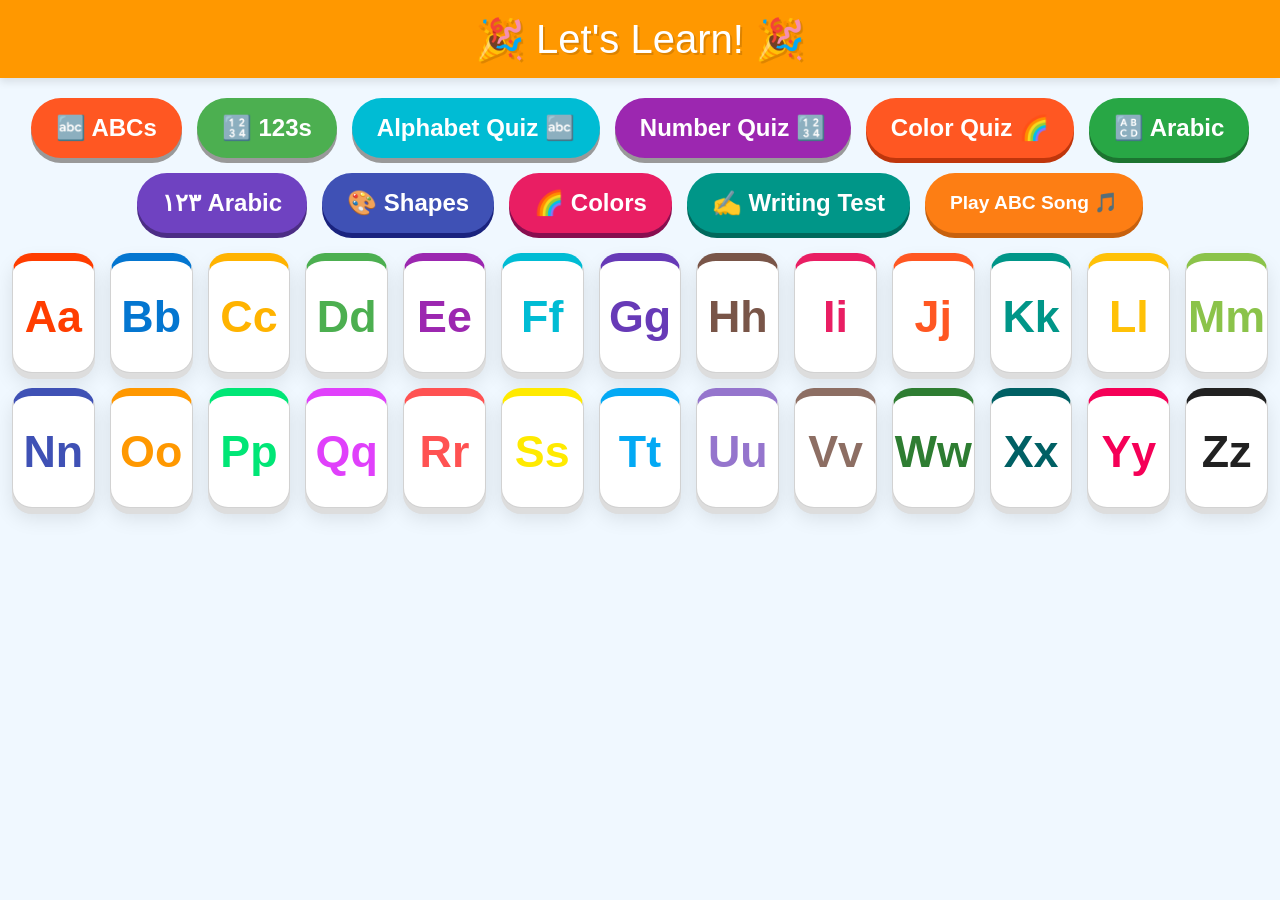
==== index.html @ 41a90b2d "Improved writing test with guide toggle and image preprocessing - Added guide toggle button (green w" ====
<!DOCTYPE html>
<html lang="en">
<head>
    <meta charset="UTF-8">
    <meta name="viewport" content="width=device-width, initial-scale=1.0">
    <title>Fun Learning for Kids!</title>
    <link href="https://cdn.jsdelivr.net/npm/bootstrap@5.3.3/dist/css/bootstrap.min.css" rel="stylesheet" integrity="sha384-QWTKZyjpPEjISv5WaRU9OFeRpok6YctnYmDr5pNlyT2bRjXh0JMhjY6hW+ALEwIH" crossorigin="anonymous">
    <link rel="stylesheet" href="css/style.css">
    <link rel="stylesheet" href="css/arabic-style.css">
    <script src="https://cdn.jsdelivr.net/npm/tesseract.js@5/dist/tesseract.min.js"></script>
</head>
<body>

    <header>
        <h1>🎉 Let's Learn! 🎉</h1>
    </header>

    <div class="nav-buttons">
        <button id="abc-mode-btn" class="mode-btn" onclick="switchMode('abc')">🔤 ABCs</button>
        <button id="num-mode-btn" class="mode-btn" onclick="switchMode('num')">🔢 123s</button>
        <button id="game-abc-btn" class="mode-btn" onclick="switchMode('game-abc')">Alphabet Quiz 🔤</button>
        <button id="game-num-btn" class="mode-btn" onclick="switchMode('game-num')">Number Quiz 🔢</button>
        <button id="game-colors-btn" class="mode-btn" onclick="switchMode('game-colors')">Color Quiz 🌈</button>
        <button id="arabic-abc-btn" class="mode-btn" onclick="switchMode('arabic-abc')">🔠 Arabic</button>
        <button id="arabic-num-btn" class="mode-btn" onclick="switchMode('arabic-num')">١٢٣ Arabic</button>
        <button id="shapes-btn" class="mode-btn" onclick="switchMode('shapes')">🎨 Shapes</button>
        <button id="colors-btn" class="mode-btn" onclick="switchMode('colors')">🌈 Colors</button>
        <button id="writing-test-btn" class="mode-btn" onclick="switchMode('writing-test')">✍️ Writing Test</button>
        <button id="play-abc-song-btn" class="mode-btn song-btn hidden" onclick="toggleSong('abc')">Play ABC Song 🎵</button>
        <button id="play-num-song-btn" class="mode-btn song-btn hidden" onclick="toggleSong('num')">Play 123 Song 🎵</button>
    </div>

    <!-- Active Detail Panel -->
    <div id="details-display" class="hidden container-fluid">
        <img id="primary-image" src="" alt="Detail view">
        <div class="example-display">
            <p id="number-word-text" class="m-0"></p>
            <img id="example-image" src="" alt="Example visualization">
            <p id="example-text" class="m-0"></p>
        </div>
    </div>

    <!-- Game Panel -->
    <div id="game-container" class="hidden container-fluid">
        <div id="score-area">
            Score: <span id="stars-display"></span>
        </div>
        <div id="feedback-text"></div>
        <h2 id="question-text"></h2>
        <div id="options-area"></div>
    </div>

    <main id="learning-main" class="container-fluid mb-4">
        <div id="abc-container"></div>
        <div id="num-container" class="hidden"></div>
        <div id="arabic-abc-container" class="hidden"></div>
        <div id="arabic-num-container" class="hidden"></div>
        <div id="shapes-container" class="hidden"></div>
        <div id="colors-container" class="hidden"></div>
    </main>

    <!-- Writing Test Panel -->
    <div id="writing-test-panel" class="hidden container-fluid">
        <div class="writing-test-header">
            <h2 id="writing-instruction">Write the letter: A</h2>
            <div class="writing-controls">
                <button id="prev-writing-btn" class="writing-btn">⬅️ Previous</button>
                <button id="toggle-guide-btn" class="writing-btn">👁️ Guide</button>
                <button id="clear-canvas-btn" class="writing-btn">🗑️ Clear</button>
                <button id="check-writing-btn" class="writing-btn">✅ Check</button>
                <button id="next-writing-btn" class="writing-btn">➡️ Next</button>
            </div>
        </div>
        <div class="canvas-container">
            <canvas id="writing-canvas" width="400" height="400"></canvas>
        </div>
        <div id="writing-feedback" class="writing-feedback"></div>
        <div class="writing-options">
            <button class="writing-mode-btn active" data-mode="letters">Letters A-Z</button>
            <button class="writing-mode-btn" data-mode="numbers">Numbers 0-9</button>
        </div>
    </div>

    <!-- Audio for Game -->
    <!-- IMPORTANT: You need to add a 'clap.mp3' file to your audio folder -->
    <audio id="clap-sound" src="audio/clap.mp3"></audio>
    <!-- Audio for Songs -->
    <!-- IMPORTANT: You need to add 'abc_song.mp3' and 'num_song.mp3' to your audio folder -->
    <audio id="abc-song" src="audio/abc_song.mp3" loop></audio>
    <audio id="num-song" src="audio/num_song.mp3" loop></audio>

    <script src="scripts/main.js"></script>
    <script src="scripts/arabic-main.js"></script>
    <script src="scripts/shapes-main.js"></script>
    <script src="scripts/colors-main.js"></script>
    <script src="scripts/writing-test.js"></script>
</body>
</html>
---- css/style.css ----
:root {
    --primary-bg: #FFEB3B;
    --card-abc: #FF5722;
    --card-num: #4CAF50;
}

body {
    font-family: 'Comic Sans MS', 'Chalkboard SE', sans-serif;
    margin: 0;
    padding: 0;
    background-color: #F0F8FF;
    text-align: center;
    -webkit-user-select: none;
    user-select: none;
}

header {
    background-color: #FF9800;
    padding: 15px;
    color: white;
    box-shadow: 0 4px 8px rgba(0,0,0,0.1);
}

h1 { margin: 0; font-size: 2.5rem; text-shadow: 2px 2px #00000022; }

.nav-buttons {
    margin: 20px 0;
    display: flex;
    flex-wrap: wrap;
    justify-content: center;
    gap: 15px; /* Adds space between buttons both horizontally and vertically */
}

.mode-btn {
    font-size: 1.5rem;
    padding: 12px 25px;
    /* margin is no longer needed as 'gap' handles spacing */
    cursor: pointer;
    border: none;
    border-radius: 50px;
    font-weight: bold;
    color: white;
    box-shadow: 0 5px 0 #999;
    transition: all 0.1s ease;
}
.mode-btn:active { transform: translateY(4px); box-shadow: 0 1px 0 #999; }
#abc-mode-btn { background-color: var(--card-abc); }
#num-mode-btn { background-color: var(--card-num); }
#game-abc-btn { background-color: #00BCD4; }
#game-num-btn { background-color: #9C27B0; }
#game-colors-btn { background-color: #FF5722; box-shadow: 0 5px 0 #BF360C; }
#shapes-btn { background-color: #3F51B5; box-shadow: 0 5px 0 #1A237E; }
#colors-btn { background-color: #E91E63; box-shadow: 0 5px 0 #880E4F; }
#writing-test-btn { background-color: #009688; box-shadow: 0 5px 0 #00695C; }
.song-btn {
    background-color: #fd7e14; /* A fun orange */
    box-shadow: 0 5px 0 #c7610e;
    font-size: 1.2rem; /* A bit smaller than mode buttons */
}

#abc-container {
    display: grid;
    grid-template-columns: repeat(13, 1fr); /* 13 letters per row */
    gap: 15px;
}
#num-container {
    display: grid;
    grid-template-columns: repeat(11, 1fr); /* 11 numbers in one row */
    gap: 15px;
}

#shapes-container {
    display: grid;
    grid-template-columns: repeat(6, 1fr); /* 6 shapes per row for better responsiveness */
    gap: 15px;
}

#colors-container {
    display: grid;
    grid-template-columns: repeat(4, 1fr); /* 4 colors per row for better layout with more colors */
    gap: 15px;
}

.card {
    background: white;
    border-radius: 20px;
    padding: 20px 10px;
    box-shadow: 0 6px 0 #ddd, 0 10px 20px rgba(0,0,0,0.1);
    cursor: pointer;
    transition: transform 0.1s ease;
    display: flex;
    flex-direction: column;
    align-items: center;
    justify-content: center;
    min-height: 120px;
}

.card:active { transform: scale(0.95); }

.char {
    font-size: 2.8rem; /* Adjusted for two letters */
    font-weight: bold;
    margin: 0;
}

.card-image {
    height: 80px;
    width: 80px;
    object-fit: contain;
}

.subtext {
    font-size: 1.2rem;
    color: #555;
    margin-top: 5px;
    display: none;
}

/* .reveal class is no longer used for card content */

.hidden { display: none !important; }

.color-swatch {
    width: 60px;
    height: 60px;
    border-radius: 50%;
    margin: 0 auto 10px;
    border: 3px solid #333;
    transition: transform 0.2s ease;
}

.card:hover .color-swatch {
    transform: scale(1.1);
}

#details-display {
    display: flex;
    justify-content: center;
    align-items: center;
    gap: 40px;
    margin: 20px auto;
    padding: 20px;
    background-color: #fff;
    border-radius: 20px;
    box-shadow: 0 8px 16px rgba(0,0,0,0.1);
    max-width: 650px;
}

#details-display img {
    height: 160px;
    object-fit: contain;
    border-radius: 15px;
}

#number-word-text {
    color: #555;
    font-size: 2.2rem;
}

.english-translation {
    font-size: 1.5rem;
    color: #888;
}

.example-display {
    display: flex;
    flex-direction: column;
    align-items: center;
    gap: 10px;
    font-size: 1.8rem;
    font-weight: bold;
    justify-content: center; /* Ensures content is centered vertically */
}

.large-emoji {
    font-size: 5rem !important; /* Use !important to override other styles */
    line-height: 1;
}


/* Game Styles */
#game-container {
    max-width: 800px;
    margin: 20px auto;
    padding: 20px;
    background-color: #fff;
    border-radius: 20px;
    box-shadow: 0 8px 16px rgba(0,0,0,0.1);
}
#question-text { font-size: 2rem; margin-bottom: 20px; }
#options-area {
    display: grid;
    grid-template-columns: repeat(2, 1fr);
    gap: 20px;
}
.option-card {
    border: 4px solid transparent;
    border-radius: 15px;
    cursor: pointer;
    transition: transform 0.2s, border-color 0.2s;
}
.option-card:hover { transform: scale(1.05); }
.option-card img { width: 100%; height: 150px; object-fit: contain; }

.option-card.correct { border-color: #4CAF50; }
.option-card.incorrect { border-color: #F44336; }

#score-area {
    margin-top: 20px;
    font-size: 2rem;
}
#feedback-text {
    font-size: 1.5rem;
    height: 30px;
    font-weight: bold;
}
.feedback-correct { color: #4CAF50; }
.feedback-incorrect { color: #F44336; }

#stars-display {
    color: #FFC107;
}

.option-emoji {
    font-size: 5rem;
    line-height: 150px; /* Center emoji vertically */
    margin: 0;
}
.option-text {
    font-size: 5rem;
    font-weight: bold;
    line-height: 150px;
    margin: 0;
}

@media (max-width: 768px) {
    #abc-container, #num-container, #shapes-container, #colors-container {
        grid-template-columns: repeat(auto-fit, minmax(70px, 1fr)); /* Allow items to wrap */
        gap: 10px;
    }
    #details-display { flex-direction: column; gap: 20px; }
    #writing-canvas {
        width: 300px;
        height: 300px;
    }
}

@media (max-width: 480px) {
    #abc-container, #num-container, #shapes-container, #colors-container {
        grid-template-columns: repeat(auto-fit, minmax(60px, 1fr)); /* Smaller items on phones */
        gap: 8px;
    }
    .card {
        padding: 15px 5px;
        min-height: 100px;
    }
    .char {
        font-size: 2rem;
    }
}
#writing-test-panel {
    max-width: 600px;
    margin: 20px auto;
    padding: 20px;
    background-color: #fff;
    border-radius: 20px;
    box-shadow: 0 8px 16px rgba(0,0,0,0.1);
}

.writing-test-header {
    text-align: center;
    margin-bottom: 20px;
}

#writing-instruction {
    font-size: 2rem;
    color: #333;
    margin-bottom: 15px;
}

.writing-controls {
    display: flex;
    justify-content: center;
    gap: 10px;
    margin-bottom: 20px;
}

.writing-btn {
    font-size: 1.2rem;
    padding: 10px 20px;
    border: none;
    border-radius: 25px;
    cursor: pointer;
    font-weight: bold;
    color: white;
    box-shadow: 0 4px 0 #999;
    transition: all 0.1s ease;
}

.writing-btn:active {
    transform: translateY(3px);
    box-shadow: 0 1px 0 #999;
}

#clear-canvas-btn { background-color: #f44336; }
#check-writing-btn { background-color: #4CAF50; }
#next-writing-btn { background-color: #2196F3; }
#prev-writing-btn { background-color: #FF9800; }

.canvas-container {
    display: flex;
    flex-direction: column;
    align-items: center;
    margin-bottom: 20px;
}

#writing-canvas {
    border: 4px solid #333;
    border-radius: 15px;
    background-color: white;
    cursor: crosshair;
    touch-action: none;
}

.writing-feedback {
    margin-top: 15px;
    font-size: 1.5rem;
    font-weight: bold;
    min-height: 30px;
}

.writing-options {
    display: flex;
    justify-content: center;
    gap: 15px;
}

.writing-mode-btn {
    font-size: 1.2rem;
    padding: 10px 25px;
    border: none;
    border-radius: 25px;
    cursor: pointer;
    font-weight: bold;
    color: white;
    background-color: #ddd;
    box-shadow: 0 4px 0 #999;
    transition: all 0.1s ease;
}

.writing-mode-btn.active {
    background-color: #FF9800;
    box-shadow: 0 4px 0 #E65100;
}

.writing-mode-btn:active {
    transform: translateY(3px);
    box-shadow: 0 1px 0 #999;
}
---- css/arabic-style.css ----
/* Arabic Mode Buttons */
#arabic-abc-btn {
    background-color: #28a745; /* A nice green */
    box-shadow: 0 5px 0 #1c7430;
}

#arabic-num-btn {
    background-color: #6f42c1; /* A nice purple */
    box-shadow: 0 5px 0 #4c2d85;
}

/* Style for Arabic cards to ensure right-to-left text */
.arabic-card {
    direction: rtl;
}

/* Grid layout for Arabic letters (28 letters, so 14 per row) */
#arabic-abc-container {
    display: grid;
    grid-template-columns: repeat(14, 1fr);
    gap: 15px;
}

#arabic-num-container {
    display: grid;
    grid-template-columns: repeat(11, 1fr); /* Same as English numbers */
    gap: 15px;
}

@media (max-width: 768px) {
    #arabic-abc-container, #arabic-num-container {
        grid-template-columns: repeat(auto-fit, minmax(80px, 1fr)); /* Allow items to wrap */
    }
}
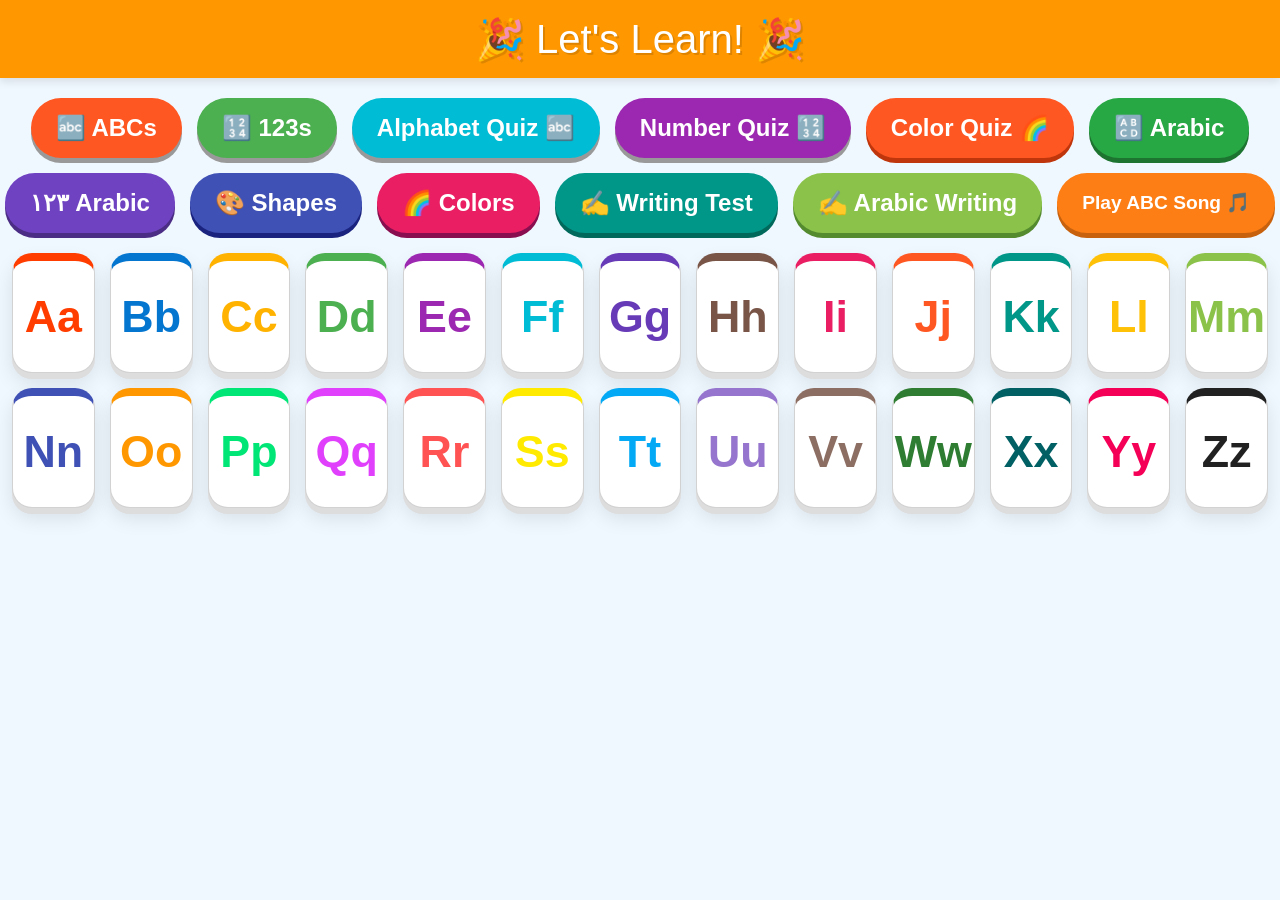
==== commit 836aa7c9: "Added Arabic writing test with separate code and navigation - Created arabic-writing-test.js with co" ====
--- a/index.html
+++ b/index.html
@@ -26,6 +26,7 @@
         <button id="shapes-btn" class="mode-btn" onclick="switchMode('shapes')">🎨 Shapes</button>
         <button id="colors-btn" class="mode-btn" onclick="switchMode('colors')">🌈 Colors</button>
         <button id="writing-test-btn" class="mode-btn" onclick="switchMode('writing-test')">✍️ Writing Test</button>
+        <button id="arabic-writing-test-btn" class="mode-btn" onclick="switchMode('arabic-writing-test')">✍️ Arabic Writing</button>
         <button id="play-abc-song-btn" class="mode-btn song-btn hidden" onclick="toggleSong('abc')">Play ABC Song 🎵</button>
         <button id="play-num-song-btn" class="mode-btn song-btn hidden" onclick="toggleSong('num')">Play 123 Song 🎵</button>
     </div>
@@ -76,8 +77,36 @@
         </div>
         <div id="writing-feedback" class="writing-feedback"></div>
         <div class="writing-options">
-            <button class="writing-mode-btn active" data-mode="letters">Letters A-Z</button>
-            <button class="writing-mode-btn" data-mode="numbers">Numbers 0-9</button>
+            <div class="writing-language-group">
+                <h3>English</h3>
+                <button class="writing-mode-btn active" data-lang="en" data-mode="letters">Letters A-Z</button>
+                <button class="writing-mode-btn" data-lang="en" data-mode="numbers">Numbers 0-9</button>
+            </div>
+        </div>
+    </div>
+
+    <!-- Arabic Writing Test Panel -->
+    <div id="arabic-writing-test-panel" class="hidden container-fluid">
+        <div class="writing-test-header">
+            <h2 id="arabic-writing-instruction">Write the letter: ا</h2>
+            <div class="writing-controls">
+                <button id="arabic-prev-writing-btn" class="writing-btn">⬅️ Previous</button>
+                <button id="arabic-toggle-guide-btn" class="writing-btn">👁️ Guide</button>
+                <button id="arabic-clear-canvas-btn" class="writing-btn">🗑️ Clear</button>
+                <button id="arabic-check-writing-btn" class="writing-btn">✅ Check</button>
+                <button id="arabic-next-writing-btn" class="writing-btn">➡️ Next</button>
+            </div>
+        </div>
+        <div class="canvas-container">
+            <canvas id="arabic-writing-canvas" width="400" height="400"></canvas>
+        </div>
+        <div id="arabic-writing-feedback" class="writing-feedback"></div>
+        <div class="writing-options">
+            <div class="writing-language-group">
+                <h3>Arabic</h3>
+                <button class="arabic-writing-mode-btn active" data-mode="letters">Arabic Letters</button>
+                <button class="arabic-writing-mode-btn" data-mode="numbers">Arabic Numbers</button>
+            </div>
         </div>
     </div>
 
@@ -94,5 +123,6 @@
     <script src="scripts/shapes-main.js"></script>
     <script src="scripts/colors-main.js"></script>
     <script src="scripts/writing-test.js"></script>
+    <script src="scripts/arabic-writing-test.js"></script>
 </body>
 </html>
--- a/css/style.css
+++ b/css/style.css
@@ -52,6 +52,7 @@
 #shapes-btn { background-color: #3F51B5; box-shadow: 0 5px 0 #1A237E; }
 #colors-btn { background-color: #E91E63; box-shadow: 0 5px 0 #880E4F; }
 #writing-test-btn { background-color: #009688; box-shadow: 0 5px 0 #00695C; }
+#arabic-writing-test-btn { background-color: #8BC34A; box-shadow: 0 5px 0 #558B2F; }
 .song-btn {
     background-color: #fd7e14; /* A fun orange */
     box-shadow: 0 5px 0 #c7610e;
@@ -267,6 +268,15 @@
     box-shadow: 0 8px 16px rgba(0,0,0,0.1);
 }
 
+#arabic-writing-test-panel {
+    max-width: 600px;
+    margin: 20px auto;
+    padding: 20px;
+    background-color: #fff;
+    border-radius: 20px;
+    box-shadow: 0 8px 16px rgba(0,0,0,0.1);
+}
+
 .writing-test-header {
     text-align: center;
     margin-bottom: 20px;
@@ -276,6 +286,13 @@
     font-size: 2rem;
     color: #333;
     margin-bottom: 15px;
+}
+
+#arabic-writing-instruction {
+    font-size: 2rem;
+    color: #333;
+    margin-bottom: 15px;
+    direction: rtl;
 }
 
 .writing-controls {
@@ -306,6 +323,11 @@
 #check-writing-btn { background-color: #4CAF50; }
 #next-writing-btn { background-color: #2196F3; }
 #prev-writing-btn { background-color: #FF9800; }
+
+#arabic-clear-canvas-btn { background-color: #f44336; }
+#arabic-check-writing-btn { background-color: #4CAF50; }
+#arabic-next-writing-btn { background-color: #2196F3; }
+#arabic-prev-writing-btn { background-color: #FF9800; }
 
 .canvas-container {
     display: flex;
@@ -322,6 +344,14 @@
     touch-action: none;
 }
 
+#arabic-writing-canvas {
+    border: 4px solid #333;
+    border-radius: 15px;
+    background-color: white;
+    cursor: crosshair;
+    touch-action: none;
+}
+
 .writing-feedback {
     margin-top: 15px;
     font-size: 1.5rem;
@@ -329,10 +359,31 @@
     min-height: 30px;
 }
 
+#arabic-writing-feedback {
+    margin-top: 15px;
+    font-size: 1.5rem;
+    font-weight: bold;
+    min-height: 30px;
+}
+
 .writing-options {
     display: flex;
     justify-content: center;
-    gap: 15px;
+    gap: 30px;
+    flex-wrap: wrap;
+}
+
+.writing-language-group {
+    display: flex;
+    flex-direction: column;
+    align-items: center;
+    gap: 10px;
+}
+
+.writing-language-group h3 {
+    margin: 0;
+    font-size: 1.2rem;
+    color: #666;
 }
 
 .writing-mode-btn {
@@ -349,11 +400,29 @@
 }
 
 .writing-mode-btn.active {
-    background-color: #FF9800;
-    box-shadow: 0 4px 0 #E65100;
-}
-
-.writing-mode-btn:active {
+    background-color: #4CAF50;
+    box-shadow: 0 4px 0 #2E7D32;
+}
+
+.arabic-writing-mode-btn {
+    font-size: 1.2rem;
+    padding: 10px 25px;
+    border: none;
+    border-radius: 25px;
+    cursor: pointer;
+    font-weight: bold;
+    color: white;
+    background-color: #ddd;
+    box-shadow: 0 4px 0 #999;
+    transition: all 0.1s ease;
+}
+
+.arabic-writing-mode-btn.active {
+    background-color: #4CAF50;
+    box-shadow: 0 4px 0 #2E7D32;
+}
+
+.writing-mode-btn:active, .arabic-writing-mode-btn:active {
     transform: translateY(3px);
     box-shadow: 0 1px 0 #999;
 }
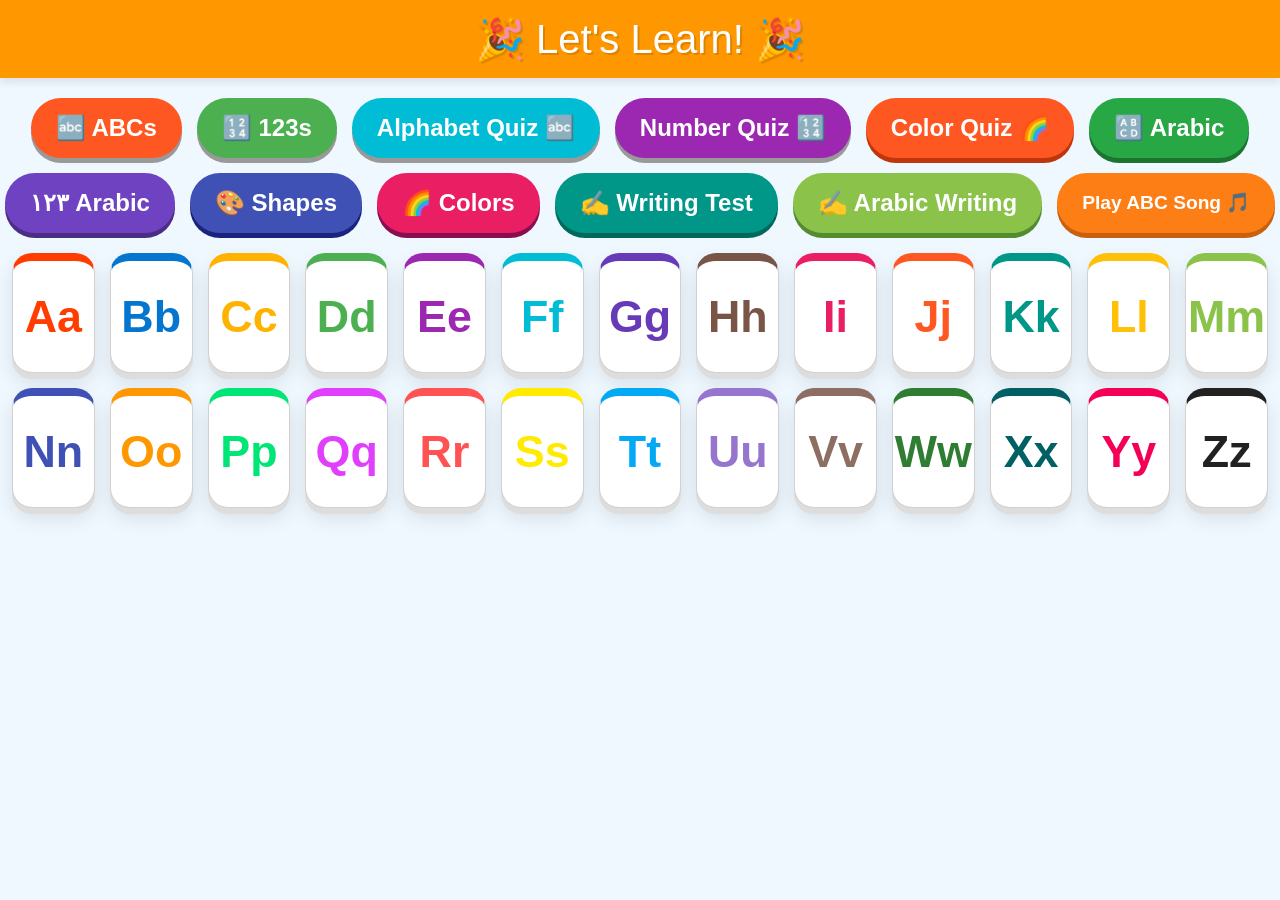
==== commit 76ccf6ed: "Fixed Arabic canvas pencil size and readback warning - Added willReadFrequently attribute to canvas " ====
--- a/index.html
+++ b/index.html
@@ -73,7 +73,7 @@
             </div>
         </div>
         <div class="canvas-container">
-            <canvas id="writing-canvas" width="400" height="400"></canvas>
+            <canvas id="writing-canvas" width="400" height="400" willreadfrequently="true"></canvas>
         </div>
         <div id="writing-feedback" class="writing-feedback"></div>
         <div class="writing-options">
@@ -98,7 +98,7 @@
             </div>
         </div>
         <div class="canvas-container">
-            <canvas id="arabic-writing-canvas" width="400" height="400"></canvas>
+            <canvas id="arabic-writing-canvas" width="400" height="400" willreadfrequently="true"></canvas>
         </div>
         <div id="arabic-writing-feedback" class="writing-feedback"></div>
         <div class="writing-options">
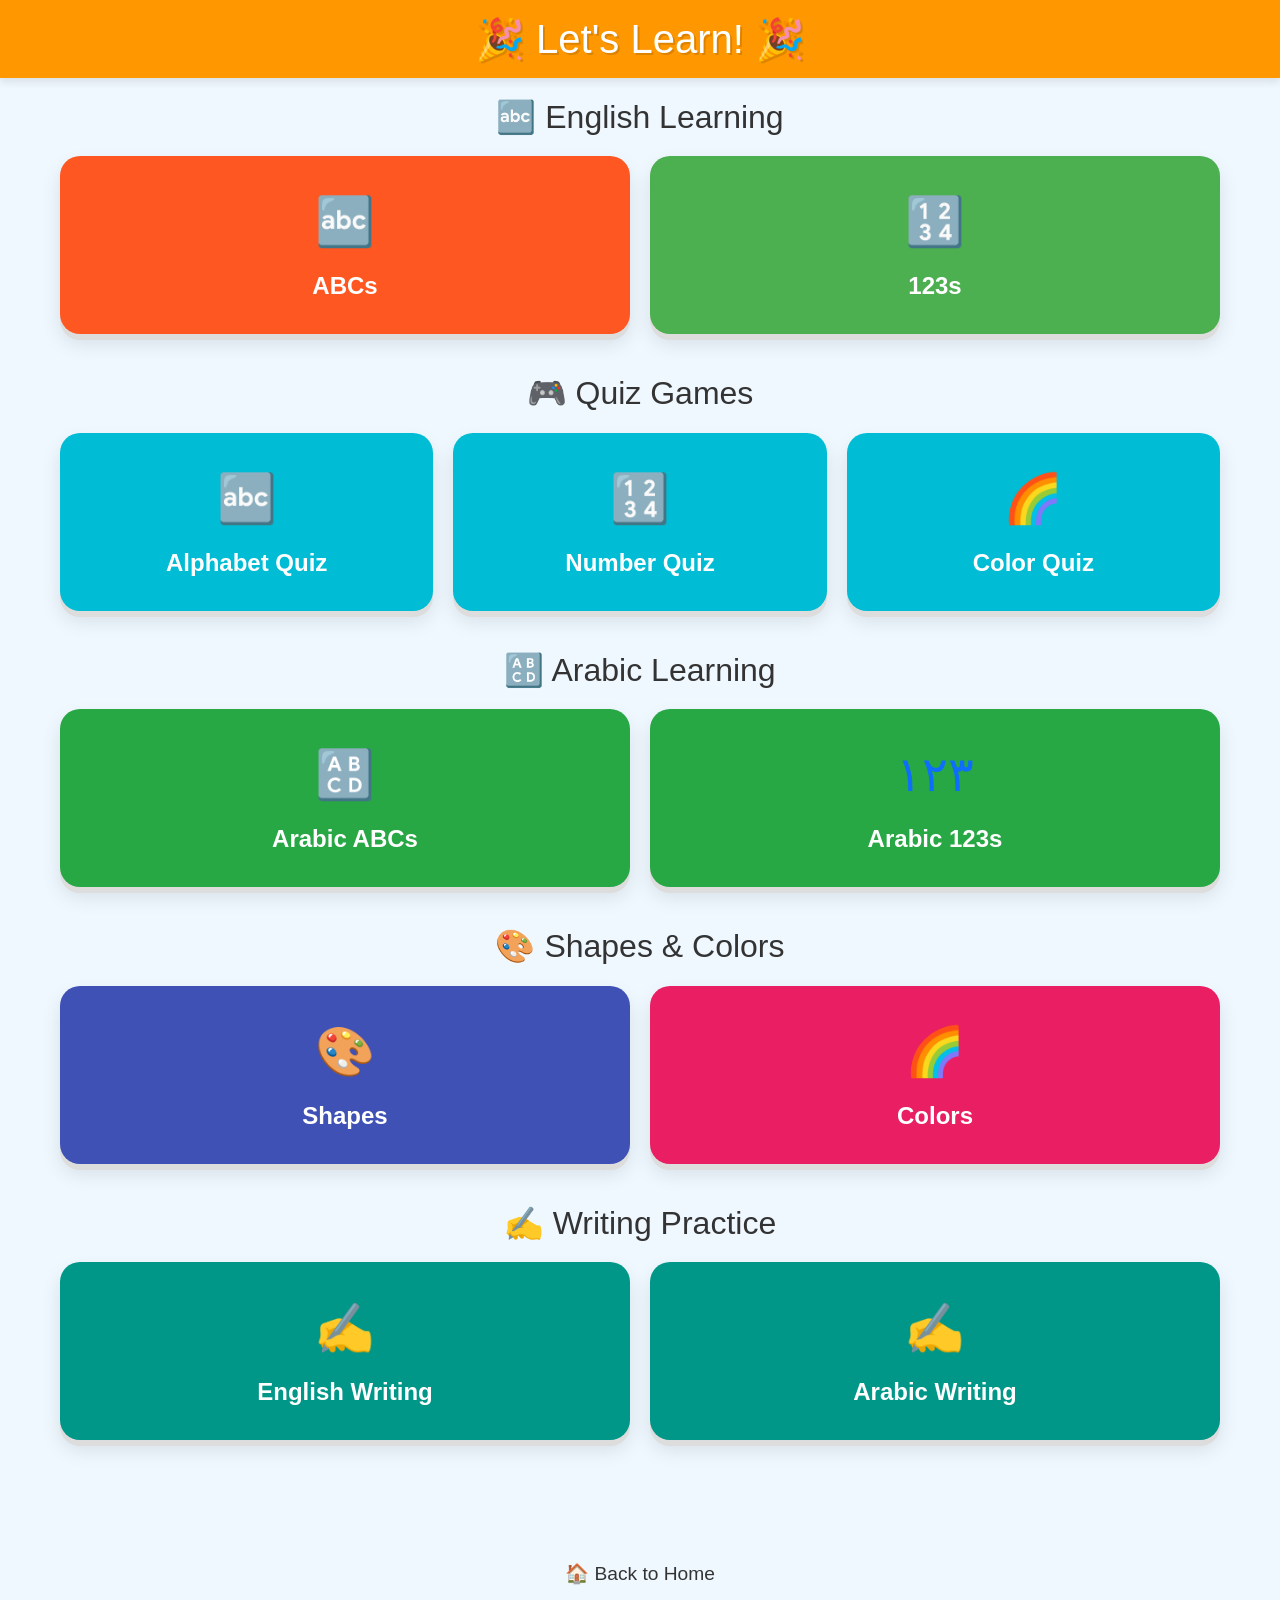
==== commit fadbd048: "Revamp website from single-page to multi-page architecture - Migrated from single index.html with dy" ====
--- a/index.html
+++ b/index.html
@@ -6,123 +6,171 @@
     <title>Fun Learning for Kids!</title>
     <link href="https://cdn.jsdelivr.net/npm/bootstrap@5.3.3/dist/css/bootstrap.min.css" rel="stylesheet" integrity="sha384-QWTKZyjpPEjISv5WaRU9OFeRpok6YctnYmDr5pNlyT2bRjXh0JMhjY6hW+ALEwIH" crossorigin="anonymous">
     <link rel="stylesheet" href="css/style.css">
-    <link rel="stylesheet" href="css/arabic-style.css">
-    <script src="https://cdn.jsdelivr.net/npm/tesseract.js@5/dist/tesseract.min.js"></script>
+    <style>
+        .home-container {
+            max-width: 1200px;
+            margin: 0 auto;
+            padding: 20px;
+        }
+        .category-section {
+            margin-bottom: 40px;
+        }
+        .category-title {
+            font-size: 2rem;
+            color: #333;
+            margin-bottom: 20px;
+            text-align: center;
+        }
+        .nav-cards {
+            display: grid;
+            grid-template-columns: repeat(auto-fit, minmax(200px, 1fr));
+            gap: 20px;
+            justify-content: center;
+        }
+        .nav-card {
+            background: white;
+            border-radius: 20px;
+            padding: 30px 20px;
+            box-shadow: 0 6px 0 #ddd, 0 10px 20px rgba(0,0,0,0.1);
+            cursor: pointer;
+            transition: transform 0.2s ease;
+            text-decoration: none;
+            display: flex;
+            flex-direction: column;
+            align-items: center;
+            justify-content: center;
+            min-height: 150px;
+        }
+        .nav-card:hover {
+            transform: scale(1.05);
+        }
+        .nav-card:active {
+            transform: scale(0.95);
+        }
+        .nav-card-icon {
+            font-size: 3rem;
+            margin-bottom: 10px;
+        }
+        .nav-card-title {
+            font-size: 1.5rem;
+            font-weight: bold;
+            color: #333;
+            text-align: center;
+        }
+        .nav-card-english {
+            background-color: #FF5722;
+        }
+        .nav-card-numbers {
+            background-color: #4CAF50;
+        }
+        .nav-card-games {
+            background-color: #00BCD4;
+        }
+        .nav-card-arabic {
+            background-color: #28a745;
+        }
+        .nav-card-shapes {
+            background-color: #3F51B5;
+        }
+        .nav-card-colors {
+            background-color: #E91E63;
+        }
+        .nav-card-writing {
+            background-color: #009688;
+        }
+        .nav-card-title {
+            color: white;
+        }
+    </style>
 </head>
 <body>
-
     <header>
         <h1>🎉 Let's Learn! 🎉</h1>
     </header>
 
-    <div class="nav-buttons">
-        <button id="abc-mode-btn" class="mode-btn" onclick="switchMode('abc')">🔤 ABCs</button>
-        <button id="num-mode-btn" class="mode-btn" onclick="switchMode('num')">🔢 123s</button>
-        <button id="game-abc-btn" class="mode-btn" onclick="switchMode('game-abc')">Alphabet Quiz 🔤</button>
-        <button id="game-num-btn" class="mode-btn" onclick="switchMode('game-num')">Number Quiz 🔢</button>
-        <button id="game-colors-btn" class="mode-btn" onclick="switchMode('game-colors')">Color Quiz 🌈</button>
-        <button id="arabic-abc-btn" class="mode-btn" onclick="switchMode('arabic-abc')">🔠 Arabic</button>
-        <button id="arabic-num-btn" class="mode-btn" onclick="switchMode('arabic-num')">١٢٣ Arabic</button>
-        <button id="shapes-btn" class="mode-btn" onclick="switchMode('shapes')">🎨 Shapes</button>
-        <button id="colors-btn" class="mode-btn" onclick="switchMode('colors')">🌈 Colors</button>
-        <button id="writing-test-btn" class="mode-btn" onclick="switchMode('writing-test')">✍️ Writing Test</button>
-        <button id="arabic-writing-test-btn" class="mode-btn" onclick="switchMode('arabic-writing-test')">✍️ Arabic Writing</button>
-        <button id="play-abc-song-btn" class="mode-btn song-btn hidden" onclick="toggleSong('abc')">Play ABC Song 🎵</button>
-        <button id="play-num-song-btn" class="mode-btn song-btn hidden" onclick="toggleSong('num')">Play 123 Song 🎵</button>
-    </div>
-
-    <!-- Active Detail Panel -->
-    <div id="details-display" class="hidden container-fluid">
-        <img id="primary-image" src="" alt="Detail view">
-        <div class="example-display">
-            <p id="number-word-text" class="m-0"></p>
-            <img id="example-image" src="" alt="Example visualization">
-            <p id="example-text" class="m-0"></p>
-        </div>
-    </div>
-
-    <!-- Game Panel -->
-    <div id="game-container" class="hidden container-fluid">
-        <div id="score-area">
-            Score: <span id="stars-display"></span>
-        </div>
-        <div id="feedback-text"></div>
-        <h2 id="question-text"></h2>
-        <div id="options-area"></div>
-    </div>
-
-    <main id="learning-main" class="container-fluid mb-4">
-        <div id="abc-container"></div>
-        <div id="num-container" class="hidden"></div>
-        <div id="arabic-abc-container" class="hidden"></div>
-        <div id="arabic-num-container" class="hidden"></div>
-        <div id="shapes-container" class="hidden"></div>
-        <div id="colors-container" class="hidden"></div>
-    </main>
-
-    <!-- Writing Test Panel -->
-    <div id="writing-test-panel" class="hidden container-fluid">
-        <div class="writing-test-header">
-            <h2 id="writing-instruction">Write the letter: A</h2>
-            <div class="writing-controls">
-                <button id="prev-writing-btn" class="writing-btn">⬅️ Previous</button>
-                <button id="toggle-guide-btn" class="writing-btn">👁️ Guide</button>
-                <button id="clear-canvas-btn" class="writing-btn">🗑️ Clear</button>
-                <button id="check-writing-btn" class="writing-btn">✅ Check</button>
-                <button id="next-writing-btn" class="writing-btn">➡️ Next</button>
+    <div class="home-container">
+        <!-- English Learning -->
+        <div class="category-section">
+            <h2 class="category-title">🔤 English Learning</h2>
+            <div class="nav-cards">
+                <a href="abc.html" class="nav-card nav-card-english">
+                    <div class="nav-card-icon">🔤</div>
+                    <div class="nav-card-title">ABCs</div>
+                </a>
+                <a href="numbers.html" class="nav-card nav-card-numbers">
+                    <div class="nav-card-icon">🔢</div>
+                    <div class="nav-card-title">123s</div>
+                </a>
             </div>
         </div>
-        <div class="canvas-container">
-            <canvas id="writing-canvas" width="400" height="400" willreadfrequently="true"></canvas>
+
+        <!-- Games -->
+        <div class="category-section">
+            <h2 class="category-title">🎮 Quiz Games</h2>
+            <div class="nav-cards">
+                <a href="alphabet-quiz.html" class="nav-card nav-card-games">
+                    <div class="nav-card-icon">🔤</div>
+                    <div class="nav-card-title">Alphabet Quiz</div>
+                </a>
+                <a href="number-quiz.html" class="nav-card nav-card-games">
+                    <div class="nav-card-icon">🔢</div>
+                    <div class="nav-card-title">Number Quiz</div>
+                </a>
+                <a href="color-quiz.html" class="nav-card nav-card-games">
+                    <div class="nav-card-icon">🌈</div>
+                    <div class="nav-card-title">Color Quiz</div>
+                </a>
+            </div>
         </div>
-        <div id="writing-feedback" class="writing-feedback"></div>
-        <div class="writing-options">
-            <div class="writing-language-group">
-                <h3>English</h3>
-                <button class="writing-mode-btn active" data-lang="en" data-mode="letters">Letters A-Z</button>
-                <button class="writing-mode-btn" data-lang="en" data-mode="numbers">Numbers 0-9</button>
+
+        <!-- Arabic Learning -->
+        <div class="category-section">
+            <h2 class="category-title">🔠 Arabic Learning</h2>
+            <div class="nav-cards">
+                <a href="arabic-abc.html" class="nav-card nav-card-arabic">
+                    <div class="nav-card-icon">🔠</div>
+                    <div class="nav-card-title">Arabic ABCs</div>
+                </a>
+                <a href="arabic-numbers.html" class="nav-card nav-card-arabic">
+                    <div class="nav-card-icon">١٢٣</div>
+                    <div class="nav-card-title">Arabic 123s</div>
+                </a>
+            </div>
+        </div>
+
+        <!-- Shapes & Colors -->
+        <div class="category-section">
+            <h2 class="category-title">🎨 Shapes & Colors</h2>
+            <div class="nav-cards">
+                <a href="shapes.html" class="nav-card nav-card-shapes">
+                    <div class="nav-card-icon">🎨</div>
+                    <div class="nav-card-title">Shapes</div>
+                </a>
+                <a href="colors.html" class="nav-card nav-card-colors">
+                    <div class="nav-card-icon">🌈</div>
+                    <div class="nav-card-title">Colors</div>
+                </a>
+            </div>
+        </div>
+
+        <!-- Writing Tests -->
+        <div class="category-section">
+            <h2 class="category-title">✍️ Writing Practice</h2>
+            <div class="nav-cards">
+                <a href="writing-test.html" class="nav-card nav-card-writing">
+                    <div class="nav-card-icon">✍️</div>
+                    <div class="nav-card-title">English Writing</div>
+                </a>
+                <a href="arabic-writing-test.html" class="nav-card nav-card-writing">
+                    <div class="nav-card-icon">✍️</div>
+                    <div class="nav-card-title">Arabic Writing</div>
+                </a>
             </div>
         </div>
     </div>
 
-    <!-- Arabic Writing Test Panel -->
-    <div id="arabic-writing-test-panel" class="hidden container-fluid">
-        <div class="writing-test-header">
-            <h2 id="arabic-writing-instruction">Write the letter: ا</h2>
-            <div class="writing-controls">
-                <button id="arabic-prev-writing-btn" class="writing-btn">⬅️ Previous</button>
-                <button id="arabic-toggle-guide-btn" class="writing-btn">👁️ Guide</button>
-                <button id="arabic-clear-canvas-btn" class="writing-btn">🗑️ Clear</button>
-                <button id="arabic-check-writing-btn" class="writing-btn">✅ Check</button>
-                <button id="arabic-next-writing-btn" class="writing-btn">➡️ Next</button>
-            </div>
-        </div>
-        <div class="canvas-container">
-            <canvas id="arabic-writing-canvas" width="400" height="400" willreadfrequently="true"></canvas>
-        </div>
-        <div id="arabic-writing-feedback" class="writing-feedback"></div>
-        <div class="writing-options">
-            <div class="writing-language-group">
-                <h3>Arabic</h3>
-                <button class="arabic-writing-mode-btn active" data-mode="letters">Arabic Letters</button>
-                <button class="arabic-writing-mode-btn" data-mode="numbers">Arabic Numbers</button>
-            </div>
-        </div>
-    </div>
-
-    <!-- Audio for Game -->
-    <!-- IMPORTANT: You need to add a 'clap.mp3' file to your audio folder -->
-    <audio id="clap-sound" src="audio/clap.mp3"></audio>
-    <!-- Audio for Songs -->
-    <!-- IMPORTANT: You need to add 'abc_song.mp3' and 'num_song.mp3' to your audio folder -->
-    <audio id="abc-song" src="audio/abc_song.mp3" loop></audio>
-    <audio id="num-song" src="audio/num_song.mp3" loop></audio>
-
-    <script src="scripts/main.js"></script>
-    <script src="scripts/arabic-main.js"></script>
-    <script src="scripts/shapes-main.js"></script>
-    <script src="scripts/colors-main.js"></script>
-    <script src="scripts/writing-test.js"></script>
-    <script src="scripts/arabic-writing-test.js"></script>
+    <footer style="text-align: center; padding: 20px; margin-top: 40px;">
+        <a href="index.html" style="color: #333; text-decoration: none; font-size: 1.2rem;">🏠 Back to Home</a>
+    </footer>
 </body>
 </html>
--- a/css/style.css
+++ b/css/style.css
@@ -64,7 +64,7 @@
     grid-template-columns: repeat(13, 1fr); /* 13 letters per row */
     gap: 15px;
 }
-#num-container {
+.numbers-container {
     display: grid;
     grid-template-columns: repeat(11, 1fr); /* 11 numbers in one row */
     gap: 15px;
@@ -240,7 +240,7 @@
         gap: 10px;
     }
     #details-display { flex-direction: column; gap: 20px; }
-    #writing-canvas {
+    #writing-canvas, #arabic-writing-canvas {
         width: 300px;
         height: 300px;
     }
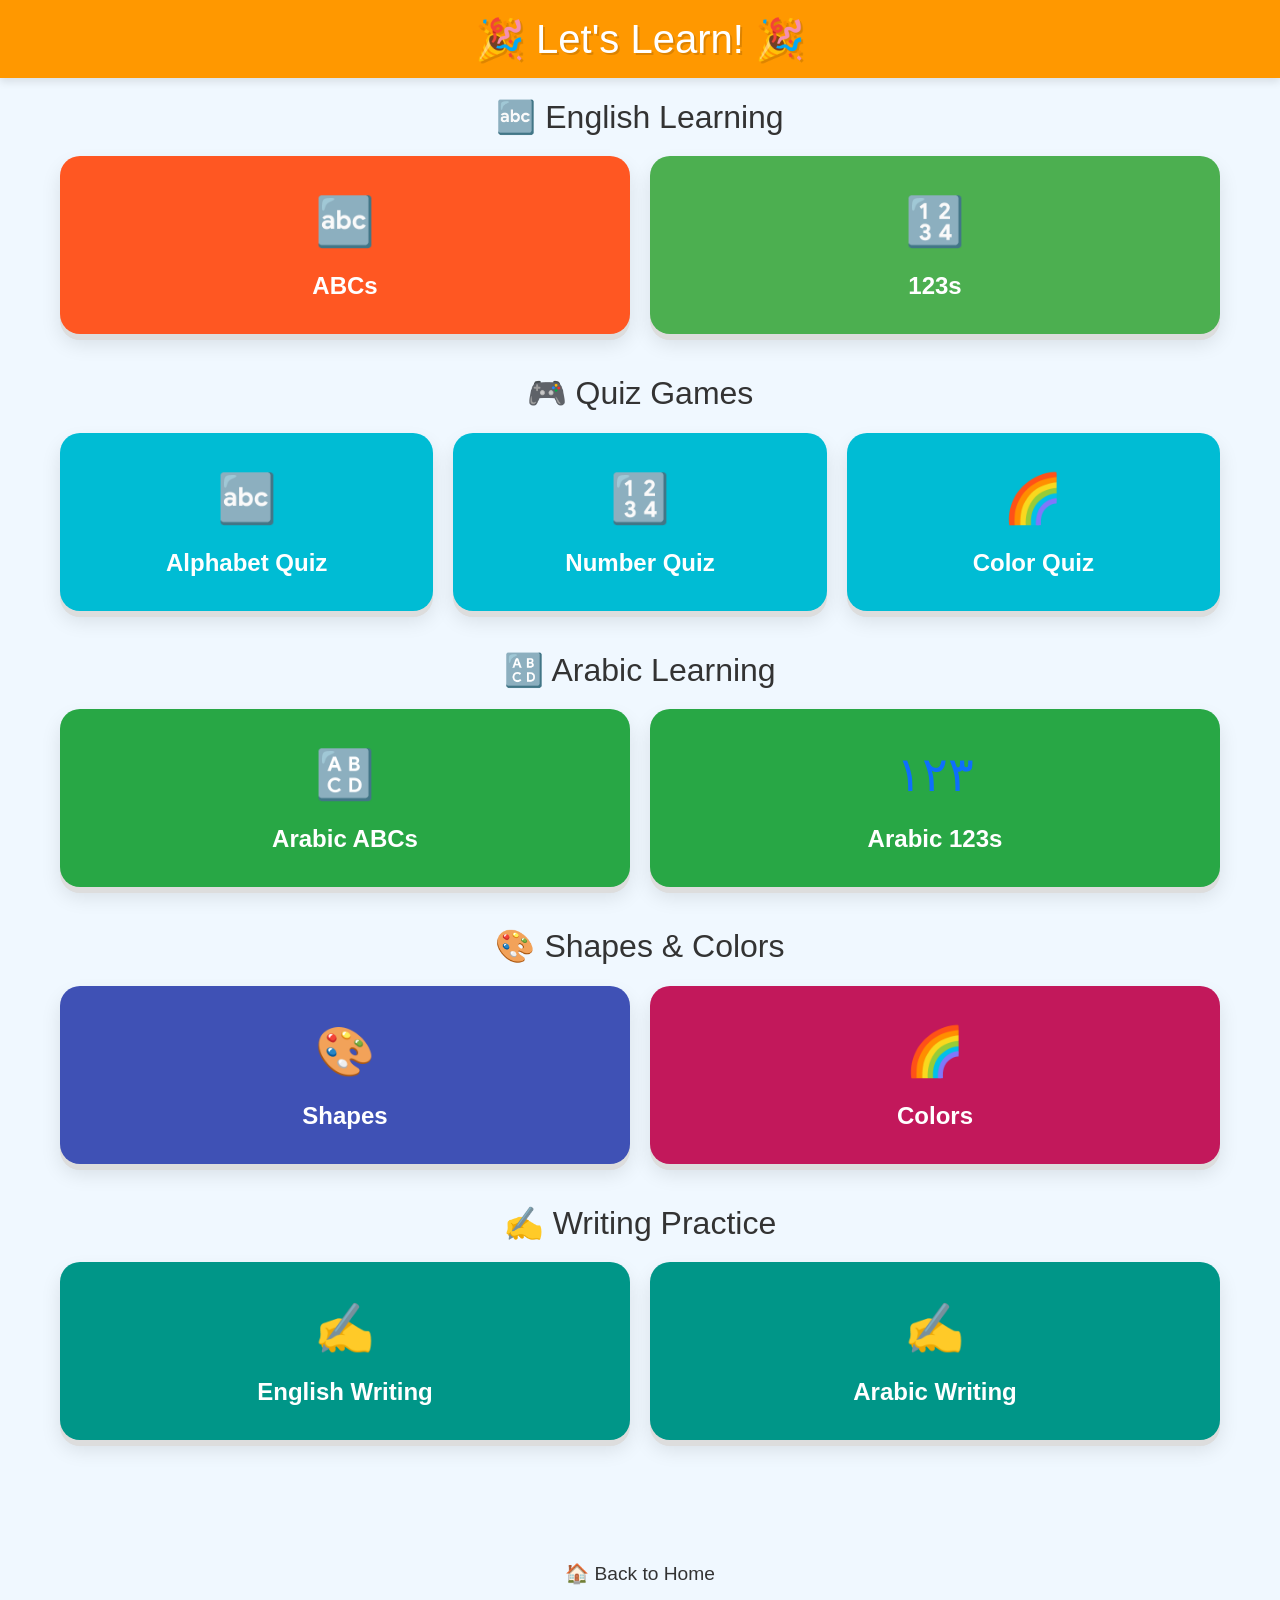
==== commit d409c54f: "Fix UI issues and improve accessibility based on code review - Changed home page Colors card from #E" ====
--- a/index.html
+++ b/index.html
@@ -41,6 +41,10 @@
             justify-content: center;
             min-height: 150px;
         }
+        .nav-card:focus {
+            outline: 3px solid #00BCD4;
+            outline-offset: 2px;
+        }
         .nav-card:hover {
             transform: scale(1.05);
         }
@@ -73,7 +77,7 @@
             background-color: #3F51B5;
         }
         .nav-card-colors {
-            background-color: #E91E63;
+            background-color: #C2185B;
         }
         .nav-card-writing {
             background-color: #009688;
@@ -93,11 +97,11 @@
         <div class="category-section">
             <h2 class="category-title">🔤 English Learning</h2>
             <div class="nav-cards">
-                <a href="abc.html" class="nav-card nav-card-english">
+                <a href="abc.html" class="nav-card nav-card-english" role="button" aria-label="Learn English ABCs">
                     <div class="nav-card-icon">🔤</div>
                     <div class="nav-card-title">ABCs</div>
                 </a>
-                <a href="numbers.html" class="nav-card nav-card-numbers">
+                <a href="numbers.html" class="nav-card nav-card-numbers" role="button" aria-label="Learn English numbers">
                     <div class="nav-card-icon">🔢</div>
                     <div class="nav-card-title">123s</div>
                 </a>
@@ -108,15 +112,15 @@
         <div class="category-section">
             <h2 class="category-title">🎮 Quiz Games</h2>
             <div class="nav-cards">
-                <a href="alphabet-quiz.html" class="nav-card nav-card-games">
+                <a href="alphabet-quiz.html" class="nav-card nav-card-games" role="button" aria-label="Play alphabet quiz">
                     <div class="nav-card-icon">🔤</div>
                     <div class="nav-card-title">Alphabet Quiz</div>
                 </a>
-                <a href="number-quiz.html" class="nav-card nav-card-games">
+                <a href="number-quiz.html" class="nav-card nav-card-games" role="button" aria-label="Play number quiz">
                     <div class="nav-card-icon">🔢</div>
                     <div class="nav-card-title">Number Quiz</div>
                 </a>
-                <a href="color-quiz.html" class="nav-card nav-card-games">
+                <a href="color-quiz.html" class="nav-card nav-card-games" role="button" aria-label="Play color quiz">
                     <div class="nav-card-icon">🌈</div>
                     <div class="nav-card-title">Color Quiz</div>
                 </a>
@@ -127,11 +131,11 @@
         <div class="category-section">
             <h2 class="category-title">🔠 Arabic Learning</h2>
             <div class="nav-cards">
-                <a href="arabic-abc.html" class="nav-card nav-card-arabic">
+                <a href="arabic-abc.html" class="nav-card nav-card-arabic" role="button" aria-label="Learn Arabic ABCs">
                     <div class="nav-card-icon">🔠</div>
                     <div class="nav-card-title">Arabic ABCs</div>
                 </a>
-                <a href="arabic-numbers.html" class="nav-card nav-card-arabic">
+                <a href="arabic-numbers.html" class="nav-card nav-card-arabic" role="button" aria-label="Learn Arabic numbers">
                     <div class="nav-card-icon">١٢٣</div>
                     <div class="nav-card-title">Arabic 123s</div>
                 </a>
@@ -142,11 +146,11 @@
         <div class="category-section">
             <h2 class="category-title">🎨 Shapes & Colors</h2>
             <div class="nav-cards">
-                <a href="shapes.html" class="nav-card nav-card-shapes">
+                <a href="shapes.html" class="nav-card nav-card-shapes" role="button" aria-label="Learn shapes">
                     <div class="nav-card-icon">🎨</div>
                     <div class="nav-card-title">Shapes</div>
                 </a>
-                <a href="colors.html" class="nav-card nav-card-colors">
+                <a href="colors.html" class="nav-card nav-card-colors" role="button" aria-label="Learn colors">
                     <div class="nav-card-icon">🌈</div>
                     <div class="nav-card-title">Colors</div>
                 </a>
@@ -157,11 +161,11 @@
         <div class="category-section">
             <h2 class="category-title">✍️ Writing Practice</h2>
             <div class="nav-cards">
-                <a href="writing-test.html" class="nav-card nav-card-writing">
+                <a href="writing-test.html" class="nav-card nav-card-writing" role="button" aria-label="Practice English writing">
                     <div class="nav-card-icon">✍️</div>
                     <div class="nav-card-title">English Writing</div>
                 </a>
-                <a href="arabic-writing-test.html" class="nav-card nav-card-writing">
+                <a href="arabic-writing-test.html" class="nav-card nav-card-writing" role="button" aria-label="Practice Arabic writing">
                     <div class="nav-card-icon">✍️</div>
                     <div class="nav-card-title">Arabic Writing</div>
                 </a>
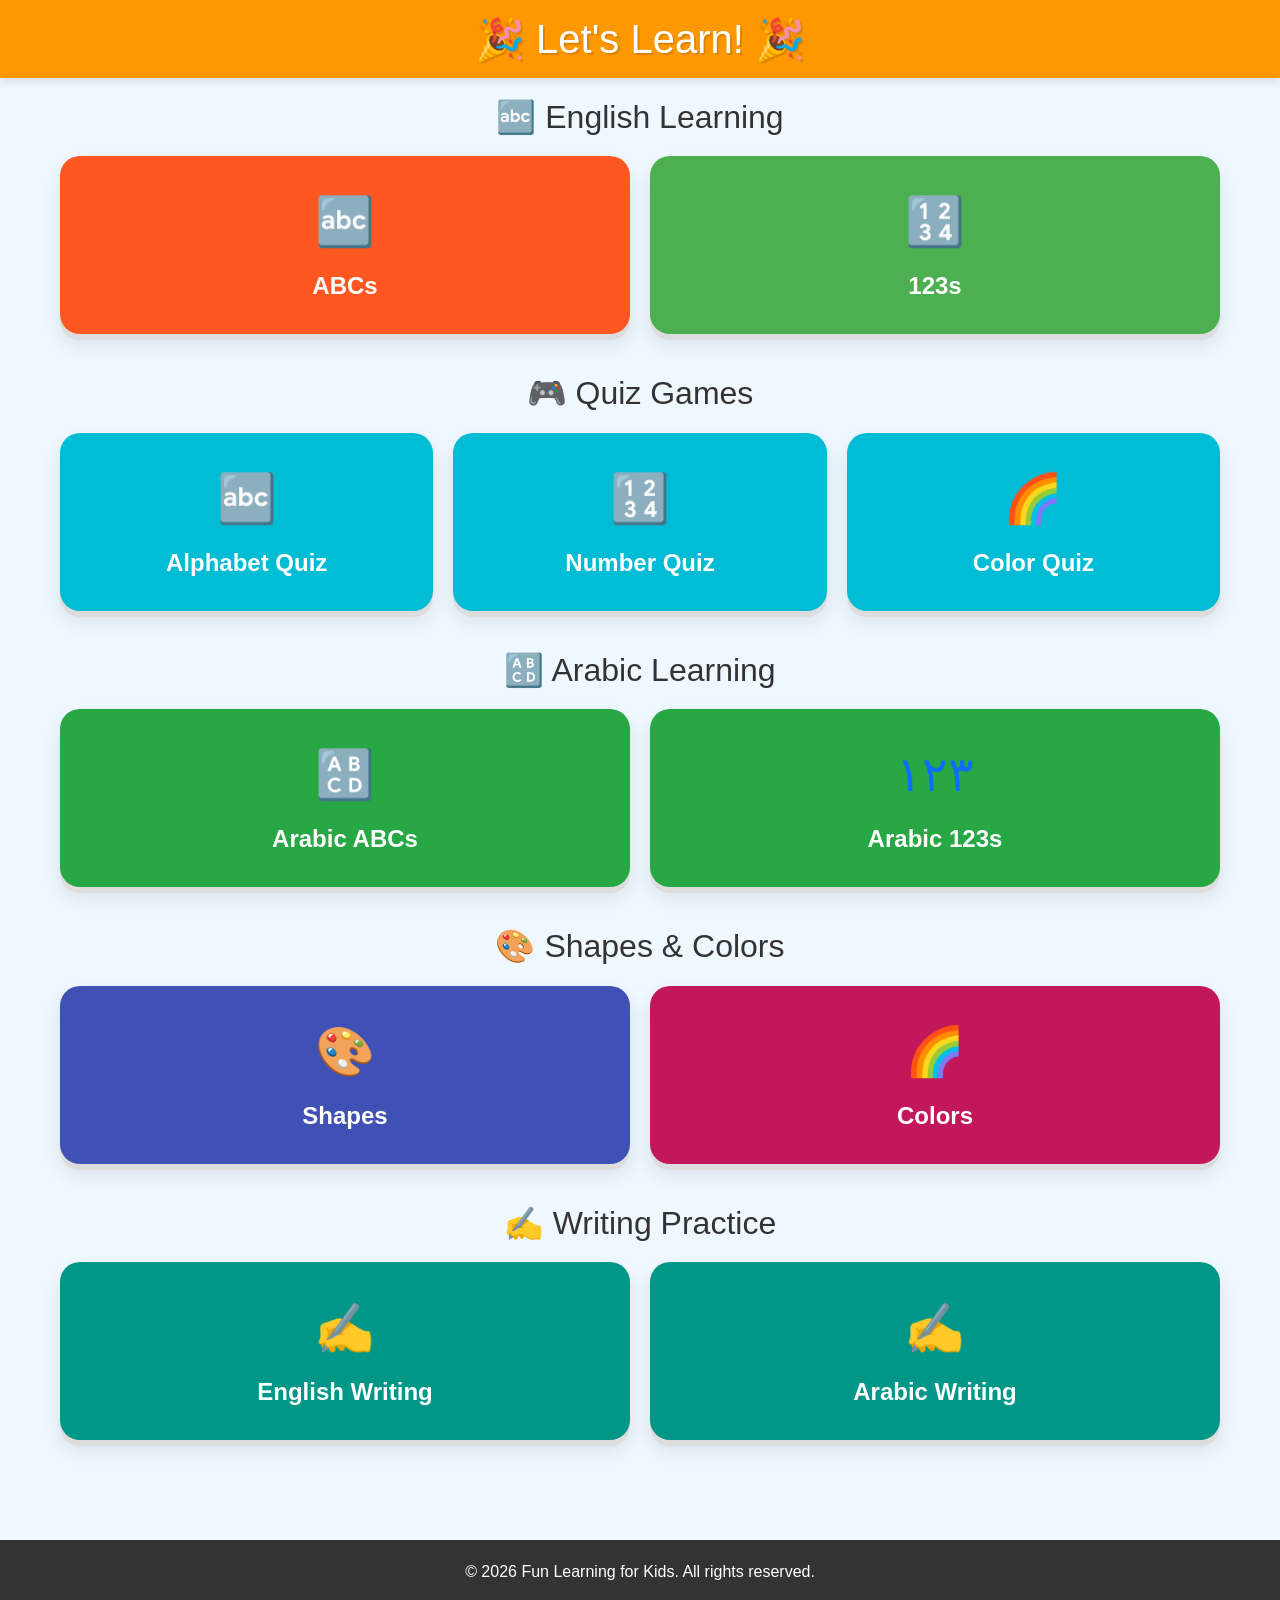
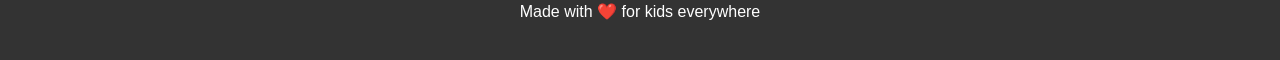
==== commit 2ea36d88: "Implement major UX improvements and navigation overhaul HIGH PRIORITY FIXES: - Fixed canvas not clea" ====
--- a/index.html
+++ b/index.html
@@ -173,8 +173,13 @@
         </div>
     </div>
 
-    <footer style="text-align: center; padding: 20px; margin-top: 40px;">
-        <a href="index.html" style="color: #333; text-decoration: none; font-size: 1.2rem;">🏠 Back to Home</a>
+    <footer>
+        <p>&copy; <span id="current-year"></span> Fun Learning for Kids. All rights reserved.</p>
+        <p>Made with ❤️ for kids everywhere</p>
     </footer>
+
+    <script>
+        document.getElementById('current-year').textContent = new Date().getFullYear();
+    </script>
 </body>
 </html>
--- a/css/style.css
+++ b/css/style.css
@@ -22,6 +22,157 @@
 }
 
 h1 { margin: 0; font-size: 2.5rem; text-shadow: 2px 2px #00000022; }
+
+/* Main Navigation Header */
+.main-nav {
+    background-color: #4CAF50;
+    padding: 10px;
+    display: flex;
+    flex-wrap: wrap;
+    justify-content: center;
+    gap: 10px;
+    box-shadow: 0 2px 4px rgba(0,0,0,0.1);
+}
+
+.nav-dropdown {
+    position: relative;
+}
+
+.nav-dropdown-btn {
+    background-color: #4CAF50;
+    color: white;
+    border: none;
+    padding: 10px 20px;
+    border-radius: 25px;
+    cursor: pointer;
+    font-size: 1rem;
+    font-weight: bold;
+    box-shadow: 0 3px 0 #2E7D32;
+    transition: all 0.1s ease;
+    display: flex;
+    align-items: center;
+    gap: 5px;
+}
+
+.nav-dropdown-btn:hover {
+    background-color: #45a049;
+}
+
+.nav-dropdown-btn:active {
+    transform: translateY(2px);
+    box-shadow: 0 1px 0 #999;
+}
+
+.dropdown-arrow {
+    font-size: 0.8rem;
+    transition: transform 0.2s ease;
+}
+
+.nav-dropdown:hover .dropdown-arrow {
+    transform: rotate(180deg);
+}
+
+.nav-dropdown-content {
+    display: none;
+    position: absolute;
+    top: 100%;
+    left: 0;
+    background-color: white;
+    min-width: 200px;
+    box-shadow: 0 8px 16px rgba(0,0,0,0.2);
+    border-radius: 10px;
+    z-index: 1000;
+    margin-top: 5px;
+}
+
+.nav-dropdown:hover .nav-dropdown-content {
+    display: block;
+}
+
+.nav-dropdown-item {
+    color: #333;
+    padding: 12px 16px;
+    text-decoration: none;
+    display: block;
+    border-radius: 5px;
+    margin: 5px;
+    transition: background-color 0.2s ease;
+}
+
+.nav-dropdown-item:hover {
+    background-color: #f0f0f0;
+}
+
+.nav-home-btn {
+    background-color: #FF5722;
+    color: white;
+    padding: 10px 20px;
+    border-radius: 25px;
+    text-decoration: none;
+    font-weight: bold;
+    box-shadow: 0 3px 0 #999;
+    transition: all 0.1s ease;
+    display: flex;
+    align-items: center;
+}
+
+.nav-home-btn:hover {
+    background-color: #E64A19;
+}
+
+.nav-home-btn:active {
+    transform: translateY(2px);
+    box-shadow: 0 1px 0 #999;
+}
+
+/* Responsive Navigation */
+@media (max-width: 768px) {
+    .main-nav {
+        flex-direction: column;
+        align-items: center;
+    }
+    
+    .nav-dropdown {
+        width: 100%;
+        max-width: 300px;
+    }
+    
+    .nav-dropdown-btn {
+        width: 100%;
+        justify-content: center;
+    }
+    
+    .nav-dropdown-content {
+        position: static;
+        box-shadow: none;
+        margin-top: 0;
+        background-color: #f9f9f9;
+        display: none;
+    }
+    
+    .nav-dropdown.active .nav-dropdown-content {
+        display: block;
+    }
+}
+
+/* Footer */
+footer {
+    background-color: #333;
+    color: white;
+    padding: 20px;
+    margin-top: 40px;
+    text-align: center;
+}
+
+footer a {
+    color: #FF9800;
+    text-decoration: none;
+    transition: color 0.2s ease;
+}
+
+footer a:hover {
+    color: #FFC107;
+}
 
 .nav-buttons {
     margin: 20px 0;
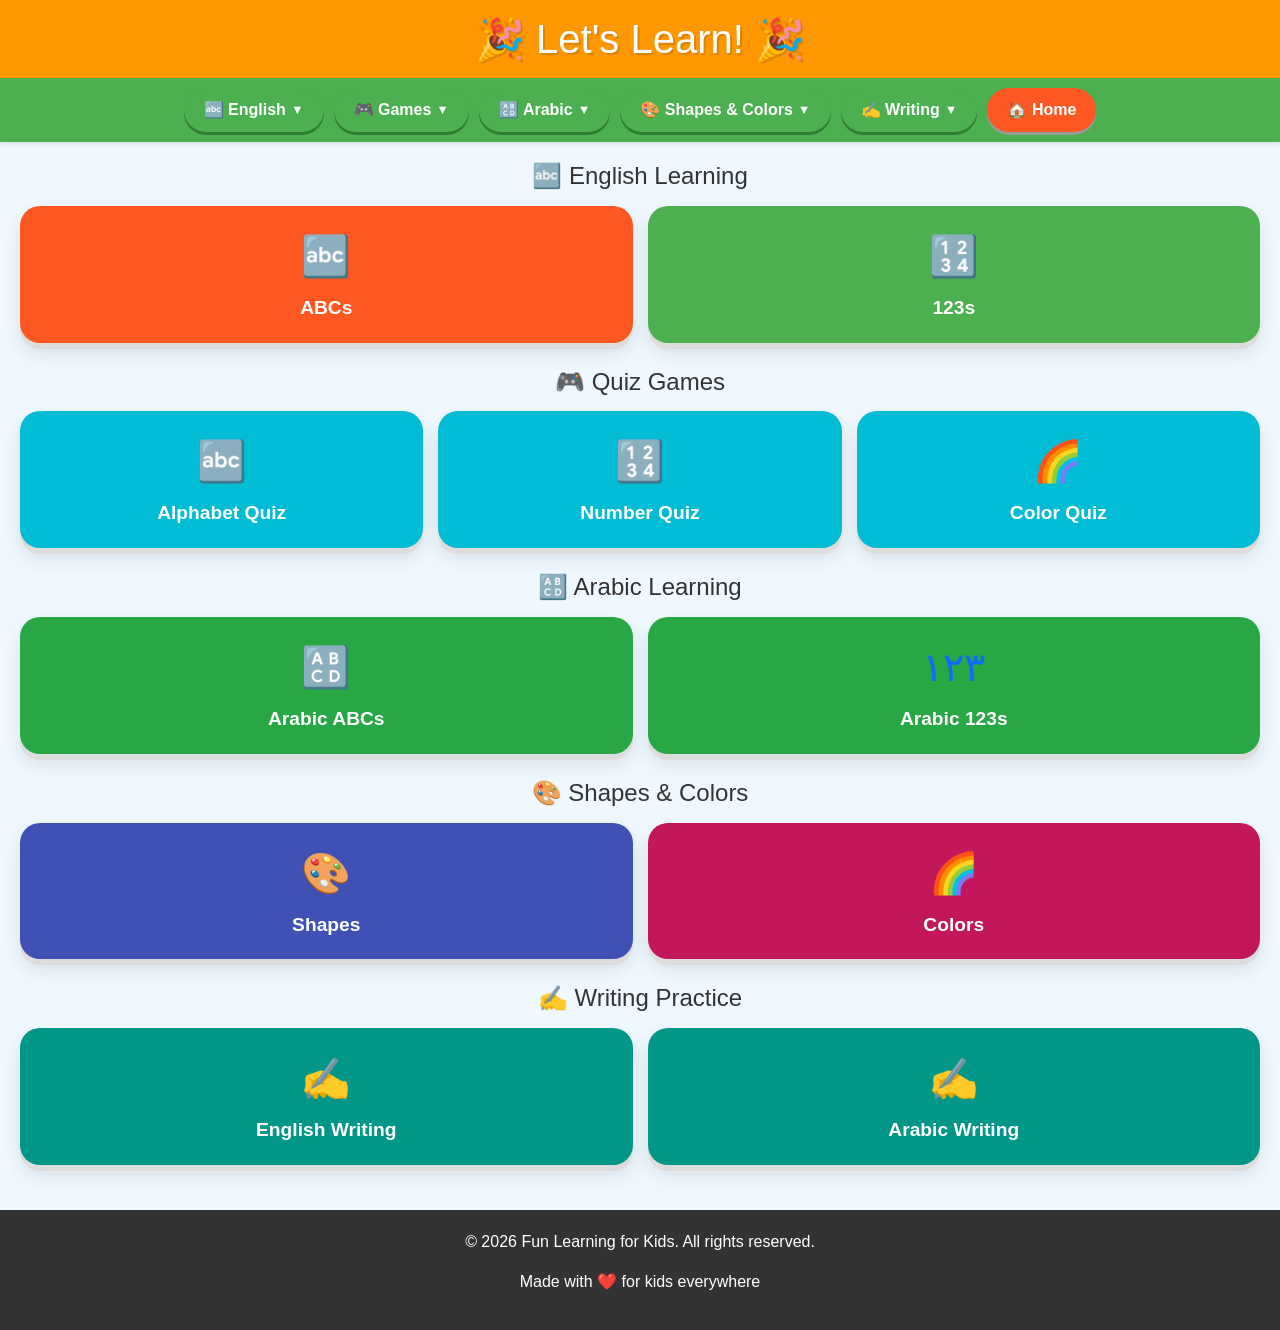
==== commit f2e6f444: "sync changes" ====
--- a/index.html
+++ b/index.html
@@ -8,29 +8,27 @@
     <link rel="stylesheet" href="css/style.css">
     <style>
         .home-container {
-            max-width: 1200px;
-            margin: 0 auto;
             padding: 20px;
         }
         .category-section {
-            margin-bottom: 40px;
+            margin-bottom: 25px;
         }
         .category-title {
-            font-size: 2rem;
+            font-size: 1.5rem;
             color: #333;
-            margin-bottom: 20px;
+            margin-bottom: 15px;
             text-align: center;
         }
         .nav-cards {
             display: grid;
-            grid-template-columns: repeat(auto-fit, minmax(200px, 1fr));
-            gap: 20px;
+            grid-template-columns: repeat(auto-fit, minmax(150px, 1fr));
+            gap: 15px;
             justify-content: center;
         }
         .nav-card {
             background: white;
             border-radius: 20px;
-            padding: 30px 20px;
+            padding: 20px 15px;
             box-shadow: 0 6px 0 #ddd, 0 10px 20px rgba(0,0,0,0.1);
             cursor: pointer;
             transition: transform 0.2s ease;
@@ -39,7 +37,7 @@
             flex-direction: column;
             align-items: center;
             justify-content: center;
-            min-height: 150px;
+            min-height: 120px;
         }
         .nav-card:focus {
             outline: 3px solid #00BCD4;
@@ -52,11 +50,11 @@
             transform: scale(0.95);
         }
         .nav-card-icon {
-            font-size: 3rem;
-            margin-bottom: 10px;
+            font-size: 2.5rem;
+            margin-bottom: 8px;
         }
         .nav-card-title {
-            font-size: 1.5rem;
+            font-size: 1.2rem;
             font-weight: bold;
             color: #333;
             text-align: center;
@@ -92,7 +90,57 @@
         <h1>🎉 Let's Learn! 🎉</h1>
     </header>
 
-    <div class="home-container">
+    <nav class="main-nav" aria-label="Main navigation">
+        <div class="nav-dropdown">
+            <button class="nav-dropdown-btn" aria-expanded="false" aria-haspopup="true">
+                🔤 English <span class="dropdown-arrow">▼</span>
+            </button>
+            <div class="nav-dropdown-content">
+                <a href="abc.html" class="nav-dropdown-item">ABCs</a>
+                <a href="numbers.html" class="nav-dropdown-item">123s</a>
+            </div>
+        </div>
+        <div class="nav-dropdown">
+            <button class="nav-dropdown-btn" aria-expanded="false" aria-haspopup="true">
+                🎮 Games <span class="dropdown-arrow">▼</span>
+            </button>
+            <div class="nav-dropdown-content">
+                <a href="alphabet-quiz.html" class="nav-dropdown-item">Alphabet Quiz</a>
+                <a href="number-quiz.html" class="nav-dropdown-item">Number Quiz</a>
+                <a href="color-quiz.html" class="nav-dropdown-item">Color Quiz</a>
+            </div>
+        </div>
+        <div class="nav-dropdown">
+            <button class="nav-dropdown-btn" aria-expanded="false" aria-haspopup="true">
+                🔠 Arabic <span class="dropdown-arrow">▼</span>
+            </button>
+            <div class="nav-dropdown-content">
+                <a href="arabic-abc.html" class="nav-dropdown-item">Arabic ABCs</a>
+                <a href="arabic-numbers.html" class="nav-dropdown-item">Arabic 123s</a>
+            </div>
+        </div>
+        <div class="nav-dropdown">
+            <button class="nav-dropdown-btn" aria-expanded="false" aria-haspopup="true">
+                🎨 Shapes & Colors <span class="dropdown-arrow">▼</span>
+            </button>
+            <div class="nav-dropdown-content">
+                <a href="shapes.html" class="nav-dropdown-item">Shapes</a>
+                <a href="colors.html" class="nav-dropdown-item">Colors</a>
+            </div>
+        </div>
+        <div class="nav-dropdown">
+            <button class="nav-dropdown-btn" aria-expanded="false" aria-haspopup="true">
+                ✍️ Writing <span class="dropdown-arrow">▼</span>
+            </button>
+            <div class="nav-dropdown-content">
+                <a href="writing-test.html" class="nav-dropdown-item">English Writing</a>
+                <a href="arabic-writing-test.html" class="nav-dropdown-item">Arabic Writing</a>
+            </div>
+        </div>
+        <a href="index.html" class="nav-home-btn" aria-label="Go to home page">🏠 Home</a>
+    </nav>
+
+    <div class="home-container container-fluid" style="flex: 1;">
         <!-- English Learning -->
         <div class="category-section">
             <h2 class="category-title">🔤 English Learning</h2>
@@ -178,8 +226,6 @@
         <p>Made with ❤️ for kids everywhere</p>
     </footer>
 
-    <script>
-        document.getElementById('current-year').textContent = new Date().getFullYear();
-    </script>
+    <script src="scripts/common.js"></script>
 </body>
 </html>
--- a/css/style.css
+++ b/css/style.css
@@ -12,6 +12,14 @@
     text-align: center;
     -webkit-user-select: none;
     user-select: none;
+    min-height: 100vh;
+    display: flex;
+    flex-direction: column;
+}
+
+/* Add spacing for pages without details display */
+#learning-main {
+    margin-top: 20px;
 }
 
 header {
@@ -19,6 +27,7 @@
     padding: 15px;
     color: white;
     box-shadow: 0 4px 8px rgba(0,0,0,0.1);
+    flex-shrink: 0;
 }
 
 h1 { margin: 0; font-size: 2.5rem; text-shadow: 2px 2px #00000022; }
@@ -32,10 +41,22 @@
     justify-content: center;
     gap: 10px;
     box-shadow: 0 2px 4px rgba(0,0,0,0.1);
+    flex-shrink: 0;
 }
 
 .nav-dropdown {
     position: relative;
+}
+
+/* Add invisible padding around dropdown to prevent accidental closing */
+.nav-dropdown::after {
+    content: '';
+    position: absolute;
+    top: 100%;
+    left: 0;
+    right: 0;
+    height: 20px;
+    background: transparent;
 }
 
 .nav-dropdown-btn {
@@ -83,10 +104,7 @@
     border-radius: 10px;
     z-index: 1000;
     margin-top: 5px;
-}
-
-.nav-dropdown:hover .nav-dropdown-content {
-    display: block;
+    padding: 5px 0;
 }
 
 .nav-dropdown-item {
@@ -160,8 +178,9 @@
     background-color: #333;
     color: white;
     padding: 20px;
-    margin-top: 40px;
+    margin-top: auto;
     text-align: center;
+    flex-shrink: 0;
 }
 
 footer a {
@@ -212,12 +231,18 @@
 
 #abc-container {
     display: grid;
-    grid-template-columns: repeat(13, 1fr); /* 13 letters per row */
+    grid-template-columns: repeat(13, 1fr);
     gap: 15px;
 }
 .numbers-container {
     display: grid;
-    grid-template-columns: repeat(11, 1fr); /* 11 numbers in one row */
+    grid-template-columns: repeat(11, 1fr);
+    gap: 15px;
+}
+
+#colors-container {
+    display: grid;
+    grid-template-columns: repeat(4, 1fr);
     gap: 15px;
 }
 
@@ -300,6 +325,14 @@
 
 #details-display img {
     height: 160px;
+    width: 160px;
+    object-fit: contain;
+    border-radius: 15px;
+    flex-shrink: 0;
+}
+
+#details-display img {
+    height: 160px;
     object-fit: contain;
     border-radius: 15px;
 }
@@ -321,7 +354,8 @@
     gap: 10px;
     font-size: 1.8rem;
     font-weight: bold;
-    justify-content: center; /* Ensures content is centered vertically */
+    justify-content: center;
+    flex-shrink: 0;
 }
 
 .large-emoji {
@@ -338,6 +372,7 @@
     background-color: #fff;
     border-radius: 20px;
     box-shadow: 0 8px 16px rgba(0,0,0,0.1);
+    flex: 1;
 }
 #question-text { font-size: 2rem; margin-bottom: 20px; }
 #options-area {
@@ -524,6 +559,48 @@
     flex-wrap: wrap;
 }
 
+.writing-colors {
+    display: flex;
+    flex-direction: column;
+    align-items: center;
+    gap: 10px;
+    margin-top: 15px;
+}
+
+.writing-colors h3 {
+    margin: 0;
+    font-size: 1.2rem;
+    color: #666;
+}
+
+.color-palette {
+    display: flex;
+    gap: 10px;
+    flex-wrap: wrap;
+    justify-content: center;
+}
+
+.color-btn {
+    width: 40px;
+    height: 40px;
+    border-radius: 50%;
+    border: 3px solid #ddd;
+    cursor: pointer;
+    transition: all 0.2s ease;
+    box-shadow: 0 2px 4px rgba(0,0,0,0.1);
+}
+
+.color-btn:hover {
+    transform: scale(1.1);
+    box-shadow: 0 4px 8px rgba(0,0,0,0.2);
+}
+
+.color-btn.active {
+    border: 3px solid #333;
+    transform: scale(1.15);
+    box-shadow: 0 4px 8px rgba(0,0,0,0.3);
+}
+
 .writing-language-group {
     display: flex;
     flex-direction: column;
